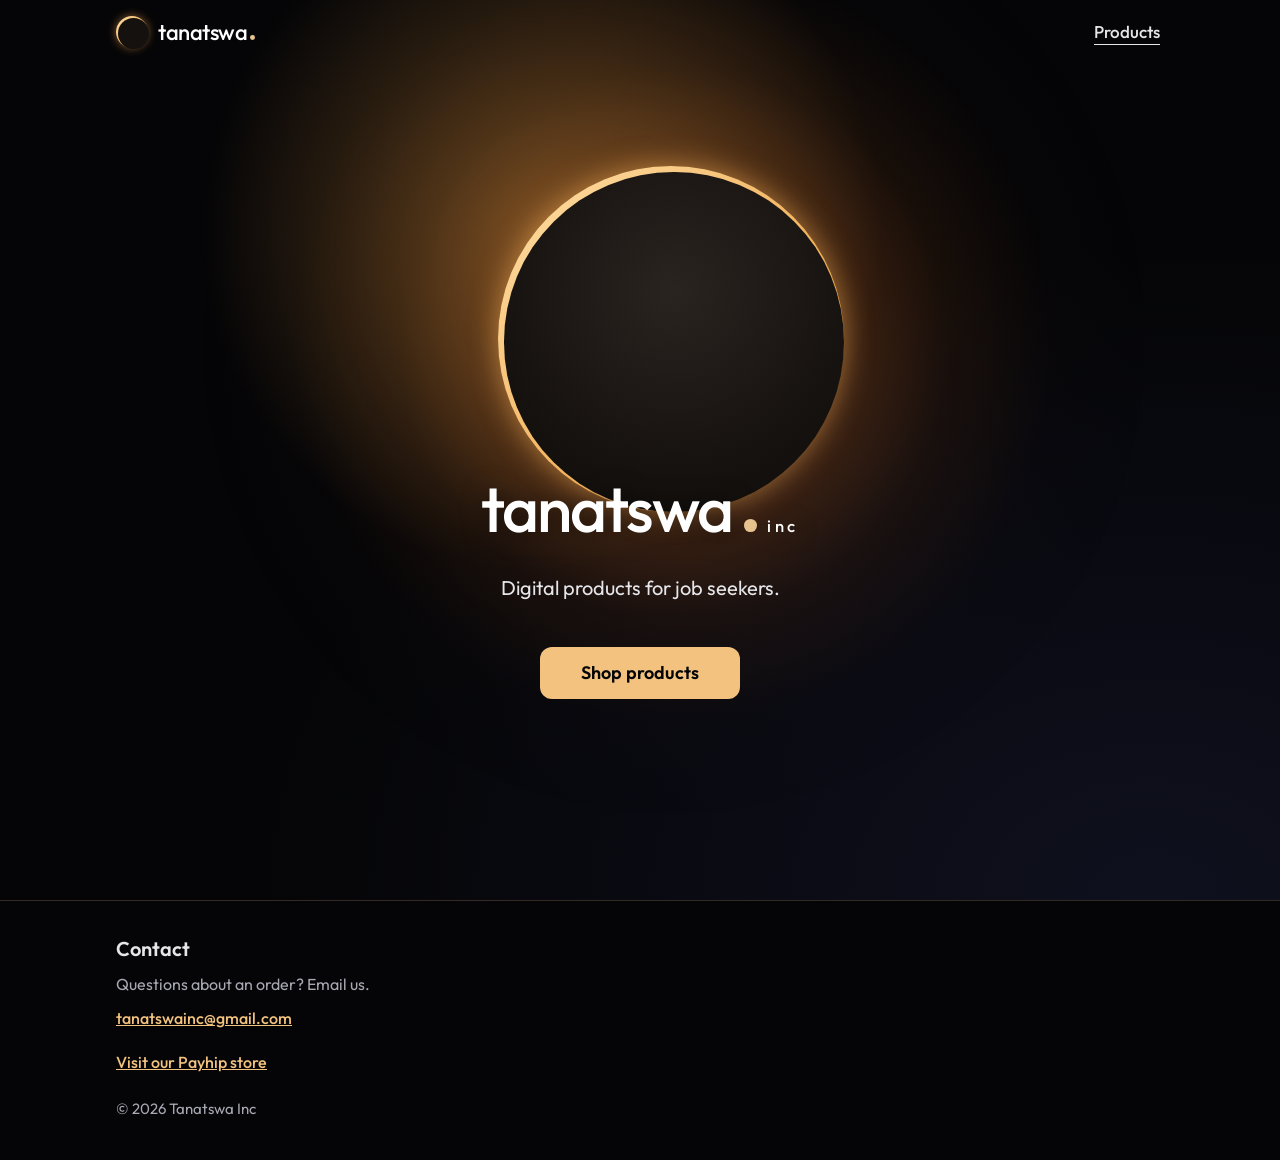
==== index.html @ 0fd9fc84 "Initial commit" ====
<!DOCTYPE html>
<html lang="en">
<head>
  <meta charset="utf-8">
  <meta name="viewport" content="width=device-width, initial-scale=1">
  <title>Tanatswa Inc | Digital products for job seekers</title>
  <meta name="description" content="Tanatswa Inc makes digital products for job seekers, starting with the CV Builder Master Kit.">
  <meta name="theme-color" content="#050507">

  <link rel="icon" href="favicon.ico" sizes="any">
  <link rel="icon" type="image/png" href="favicon.png">
  <link rel="apple-touch-icon" href="apple-touch-icon.png">

  <!-- Share preview (WhatsApp, Facebook, X). TODO after publishing: change the
       og:image and twitter:image values below (and uncomment og:url) to the full address, e.g.
       https://YOUR-USERNAME.github.io/YOUR-REPO/assets/og-image.jpg
       (see README, step 4). Relative paths do not work for link previews. -->
  <meta property="og:type" content="website">
  <meta property="og:site_name" content="Tanatswa Inc">
  <meta property="og:title" content="Tanatswa Inc | Digital products for job seekers">
  <meta property="og:description" content="Tanatswa Inc makes digital products for job seekers, starting with the CV Builder Master Kit.">
  <!-- <meta property="og:url" content="https://YOUR-USERNAME.github.io/YOUR-REPO/"> -->
  <meta property="og:image" content="assets/og-image.jpg">
  <meta property="og:image:width" content="1200">
  <meta property="og:image:height" content="630">
  <meta property="og:image:alt" content="Tanatswa Inc logo: a gold-rimmed eclipse behind the wordmark">
  <meta name="twitter:card" content="summary_large_image">
  <meta name="twitter:title" content="Tanatswa Inc | Digital products for job seekers">
  <meta name="twitter:description" content="Tanatswa Inc makes digital products for job seekers, starting with the CV Builder Master Kit.">
  <meta name="twitter:image" content="assets/og-image.jpg">

  <link rel="preconnect" href="https://fonts.googleapis.com">
  <link rel="preconnect" href="https://fonts.gstatic.com" crossorigin>
  <link href="https://fonts.googleapis.com/css2?family=Outfit:wght@400;500;600&amp;display=swap" rel="stylesheet">
  <link rel="stylesheet" href="css/styles.css">
</head>
<body class="home">
  <a class="skip-link" href="#main">Skip to main content</a>

  <header class="site-header">
    <a class="header-logo" href="index.html" aria-label="Tanatswa Inc, home" aria-current="page">
      <span class="mini-eclipse" aria-hidden="true"></span>
      <span aria-hidden="true">tanatswa<span class="header-logo__dot"></span></span>
    </a>
    <nav class="site-nav" aria-label="Main">
      <a href="products.html">Products</a>
    </nav>
  </header>

  <main id="main" class="hero">
    <!-- Eclipse built from CSS layers (decorative) -->
    <div class="eclipse" aria-hidden="true">
      <div class="glow"></div>
      <div class="rim"></div>
      <div class="disc"></div>
    </div>

    <h1 class="wordmark reveal-text" aria-label="Tanatswa Inc"><span aria-hidden="true">tanatswa</span><span class="dot" aria-hidden="true"></span><span class="inc" aria-hidden="true">inc</span></h1>
    <p class="tagline reveal-text">Digital products for job seekers.</p>
    <a class="btn reveal-button" href="products.html">Shop products</a>
  </main>

  <footer class="site-footer">
    <div class="site-footer__inner">
      <h2>Contact</h2>
      <p>Questions about an order? Email us.</p>
      <a href="mailto:tanatswainc@gmail.com" data-contact-email>tanatswainc@gmail.com</a>
      <p><a href="https://payhip.com/VTANATSWA" target="_blank" rel="noopener" data-store-link>Visit our Payhip store</a></p>
      <p class="copyright">&copy; <span data-year>2026</span> Tanatswa Inc</p>
    </div>
  </footer>

  <script src="js/config.js"></script>
  <script src="js/main.js"></script>
</body>
</html>
---- css/styles.css ----
/* =====================================================================
   Tanatswa Inc - styles for both pages.
   Colours are defined once in :root, change them there.
   ===================================================================== */

:root {
  --bg: #050507;            /* page background */
  --surface: #0c0c11;       /* cards */
  --text: #e6e6ea;          /* body text */
  --muted: #a8a8b3;         /* secondary text (do not go darker: contrast) */
  --gold: #f2c27e;          /* buttons, focus ring, links */
  --gold-soft: #e8c48f;     /* logo dot, hover colour */
  --line: rgba(232, 196, 143, 0.35);
  --header-h: 64px;
  --vh: 1vh;                /* fallback for browsers without svh */
  --font: "Outfit", system-ui, -apple-system, "Segoe UI", Roboto, Arial, sans-serif;
}
@supports (height: 100svh) { :root { --vh: 1svh; } }

*, *::before, *::after { box-sizing: border-box; }

html { -webkit-text-size-adjust: 100%; }

body {
  margin: 0;
  min-height: 100vh;
  display: flex;
  flex-direction: column;
  background: var(--bg);
  color: var(--text);
  font-family: var(--font);
  font-size: 16px;
  line-height: 1.55;
}
main { flex: 1 0 auto; }

img { max-width: 100%; height: auto; }

a { color: var(--gold); }

/* Keyboard focus: always visible, never removed. */
:focus-visible {
  outline: 3px solid var(--gold);
  outline-offset: 3px;
}

/* Skip link: hidden until it receives keyboard focus. */
.skip-link {
  position: absolute;
  left: 12px;
  top: -80px;
  z-index: 10;
  padding: 12px 16px;
  background: var(--bg);
  color: var(--text);
  border-radius: 8px;
}
.skip-link:focus { top: 12px; }

/* ---------- Header ---------- */
.site-header {
  position: relative;
  z-index: 2;
  display: flex;
  align-items: center;
  justify-content: space-between;
  max-width: 1080px;
  width: 100%;
  min-height: var(--header-h);
  margin: 0 auto;
  padding: 0 16px;
}
.header-logo {
  display: inline-flex;
  align-items: center;
  gap: 10px;
  min-height: 44px;
  color: #fff;
  text-decoration: none;
  font-weight: 500;
  font-size: 22px;
  letter-spacing: -0.02em;
}
.header-logo__dot { /* small gold dot after the wordmark, like the logo */
  display: inline-block;
  width: 0.22em; height: 0.22em;
  margin-left: 0.12em;
  border-radius: 50%;
  background: var(--gold-soft);
}
/* Tiny eclipse mark (32px) */
.mini-eclipse {
  position: relative;
  flex: none;
  width: 32px; height: 32px;
  border-radius: 50%;
  background: linear-gradient(135deg, #ffe0a8, #f2b35e 55%, #b8742f);
  box-shadow: 0 0 10px rgba(255, 176, 90, 0.5);
}
.mini-eclipse::after {
  content: "";
  position: absolute;
  inset: 2px -1px -1px 2px;
  border-radius: 50%;
  background: #15110f;
}
.site-nav a {
  display: inline-flex;
  align-items: center;
  min-height: 44px;
  padding: 0 4px;
  color: var(--text);
  font-size: 17px;
  font-weight: 500;
  text-underline-offset: 6px;
}
.site-nav a:hover { color: var(--gold); }

/* ---------- Buttons ---------- */
.btn {
  display: inline-flex;
  align-items: center;
  justify-content: center;
  min-height: 52px;
  min-width: 200px;
  padding: 0 28px;
  border-radius: 12px;
  background: var(--gold);
  color: #050507;
  font-family: inherit;
  font-size: 18px;
  font-weight: 600;
  text-decoration: none;
  transition: background-color 0.15s ease, transform 0.15s ease;
}
.btn:hover { background: var(--gold-soft); transform: translateY(-2px); }

/* ---------- Home hero ---------- */
.hero {
  --d: clamp(200px, 26.5vw, 340px);   /* eclipse diameter */
  position: relative;
  overflow: hidden;                   /* fallback: clips the big glow so there is no sideways scroll */
  overflow-x: clip;                   /* modern browsers: clip sideways only, so the glow can reach behind the header */
  overflow-y: visible;
  min-height: calc(var(--vh) * 100 - var(--header-h));
  display: flex;
  flex-direction: column;
  align-items: center;
  text-align: center;
  /* eclipse centre sits at about 38% of the screen height */
  padding: max(8px, calc(var(--vh) * 38 - var(--header-h) - var(--d) / 2)) 20px 48px;
  background: radial-gradient(ellipse at 90% 100%, rgba(26, 30, 58, 0.45), transparent 55%), var(--bg);
}
/* Home: the header sits on top of the 100svh screen (header + hero = one screen) */

.eclipse {
  position: relative;
  left: calc(var(--d) * 0.1);          /* disc sits slightly right of centre */
  flex: none;
  width: var(--d);
  height: var(--d);
}
.eclipse > * { position: absolute; border-radius: 50%; }
.glow {
  inset: calc(var(--d) * -0.9);
  border-radius: 0;
  /* two soft layers that both fade to nothing before the edge of the box:
     an even halo, plus a brighter patch in the upper-left */
  background:
    radial-gradient(circle closest-side at 36% 38%, rgba(255, 170, 70, 0.34), transparent),
    radial-gradient(circle closest-side at 50% 50%,
      rgba(230, 130, 50, 0.50) 0%,
      rgba(200, 105, 40, 0.34) 30%,
      rgba(120, 62, 22, 0.16) 58%,
      rgba(40, 20, 10, 0.05) 80%,
      transparent 100%);
}
.rim {                                  /* thin bright gold edge, upper-left */
  inset: 0;
  left: calc(var(--d) * -0.02);
  top: calc(var(--d) * -0.02);
  background: linear-gradient(135deg, #ffe0a8, #f2b35e 55%, #b8742f);
  box-shadow: 0 0 calc(var(--d) * 0.08) rgba(255, 180, 90, 0.55);
}
.disc {
  inset: 0;
  background: radial-gradient(circle at 50% 35%, #2a2420 0%, #171310 60%, #0c0a09 100%);
}

.wordmark {
  position: relative;
  z-index: 1;
  margin: calc(var(--d) * -0.12) 0 0;  /* overlaps the bottom of the disc slightly */
  font-size: clamp(40px, 5vw, 64px);
  font-weight: 500;
  line-height: 1.2;
  letter-spacing: -0.03em;
  color: #fff;
  text-shadow: 0 2px 24px rgba(0, 0, 0, 0.55);
  white-space: nowrap;
}
.wordmark .dot {
  display: inline-block;
  width: 0.2em; height: 0.2em;
  margin: 0 0.16em 0 0.18em;
  border-radius: 50%;
  background: var(--gold-soft);
}
.wordmark .inc {
  font-size: 0.26em;
  letter-spacing: 0.22em;
  font-weight: 500;
}
.tagline {
  position: relative;
  z-index: 1;
  margin: 20px 0 0;
  font-size: 16px;
  color: var(--text);
}
.hero .btn { margin-top: 40px; }

@media (min-width: 700px) {
  .tagline { font-size: 20px; margin-top: 24px; }
  .hero .btn { margin-top: 44px; }
}

/* Reveal, CSS only. Content is in the HTML from the start.
   0-1.2s glow, 0.9-1.8s wordmark + tagline, 1.7-2.5s button. */
@keyframes glow-in { from { opacity: 0; transform: scale(0.8); } to { opacity: 1; transform: scale(1); } }
@keyframes rise-in { from { opacity: 0; transform: translateY(12px); } to { opacity: 1; transform: none; } }
@keyframes fade-in { from { opacity: 0; } to { opacity: 1; } }
@keyframes breathe { from { transform: scale(1); } to { transform: scale(1.04); } }

.glow { animation: glow-in 1.2s ease-out both, breathe 7s ease-in-out 1.2s infinite alternate; }
.reveal-text { animation: rise-in 0.9s ease-out 0.9s both; }
.reveal-button { animation: fade-in 0.8s ease-out 1.7s both; }

/* ---------- Footer ---------- */
.site-footer {
  margin-top: 56px;
  border-top: 1px solid rgba(232, 196, 143, 0.2);
  padding: 32px 0 40px;
}
.site-footer__inner { max-width: 1080px; margin: 0 auto; padding: 0 16px; }
.site-footer h2 { margin: 0 0 8px; font-size: 20px; font-weight: 600; }
.site-footer p { margin: 0; color: var(--muted); }
.site-footer a {
  display: inline-flex;
  align-items: center;
  min-height: 44px;
  font-weight: 500;
}
.site-footer .copyright { margin-top: 12px; font-size: 15px; }
.home .site-footer { margin-top: 0; position: relative; z-index: 1; background: var(--bg); }

/* ---------- Products page ---------- */
.page { max-width: 1080px; margin: 0 auto; padding: 8px 16px 0; }
.page h1 { margin: 8px 0 20px; font-size: 32px; font-weight: 600; line-height: 1.2; }

.card {
  background: var(--surface);
  border: 1px solid rgba(232, 196, 143, 0.2);
  border-radius: 16px;
  padding: 16px;
}
.frame {
  padding: 8px;
  border: 1px solid var(--line);
  border-radius: 12px;
  background: #0a0a0e;
}
.frame img, .thumb img { display: block; width: 100%; height: auto; border-radius: 6px; }

.product { display: grid; gap: 20px; grid-template-columns: minmax(0, 1fr); }
.product__name { margin: 0; font-size: 28px; font-weight: 600; line-height: 1.2; }
.product__price { margin: 6px 0 0; font-size: 22px; font-weight: 600; color: #fff; }
.product__desc { margin: 12px 0 20px; }
.btn--buy { width: 100%; }
.buy-note { margin: 10px 0 0; font-size: 14px; color: var(--muted); }
.product__subhead { margin: 28px 0 10px; font-size: 18px; font-weight: 600; }
.included { margin: 0; padding: 0; list-style: none; }
.included li { position: relative; padding: 4px 0 4px 24px; }
.included li::before { /* hollow gold ring bullet (the Buy button stays the only solid gold item) */
  content: "";
  position: absolute;
  left: 2px; top: 0.85em;
  width: 8px; height: 8px;
  border: 2px solid var(--gold-soft);
  border-radius: 50%;
}
.product__compat { margin: 14px 0 0; color: var(--muted); }

.product__thumbs { display: grid; grid-template-columns: repeat(4, minmax(0, 1fr)); gap: 8px; }
.thumb {
  padding: 4px;
  border: 1px solid var(--line);
  border-radius: 12px;
  background: #0a0a0e;
  cursor: pointer;
}
.thumb[aria-pressed="true"] { border-color: var(--gold-soft); border-width: 2px; padding: 3px; }
.thumb:hover { border-color: var(--gold-soft); }

.coming-soon {
  margin-top: 24px;
  padding: 24px 20px;
  border: 2px dashed rgba(232, 196, 143, 0.4);
  border-radius: 16px;
  color: var(--muted);
  text-align: center;
}
.coming-soon__title { margin: 0 0 6px; font-size: 20px; font-weight: 500; color: #c9c9d1; }
.coming-soon p { margin: 0; }

@media (min-width: 900px) {
  .page h1 { font-size: 40px; margin-bottom: 24px; }
  .card { padding: 28px; }
  .product {
    grid-template-columns: minmax(0, 1.1fr) minmax(0, 1fr);
    grid-template-areas: "image details" "thumbs details";
    column-gap: 36px;
    align-items: start;
  }
  .product__image { grid-area: image; }
  .product__thumbs { grid-area: thumbs; }
  .product__details { grid-area: details; }
  .btn--buy { max-width: 320px; }
}

/* ---------- Reduced motion: final state at once, no movement ---------- */
@media (prefers-reduced-motion: reduce) {
  *, *::before, *::after {
    animation: none !important;
    transition: none !important;
  }
  .btn:hover { transform: none; }
}
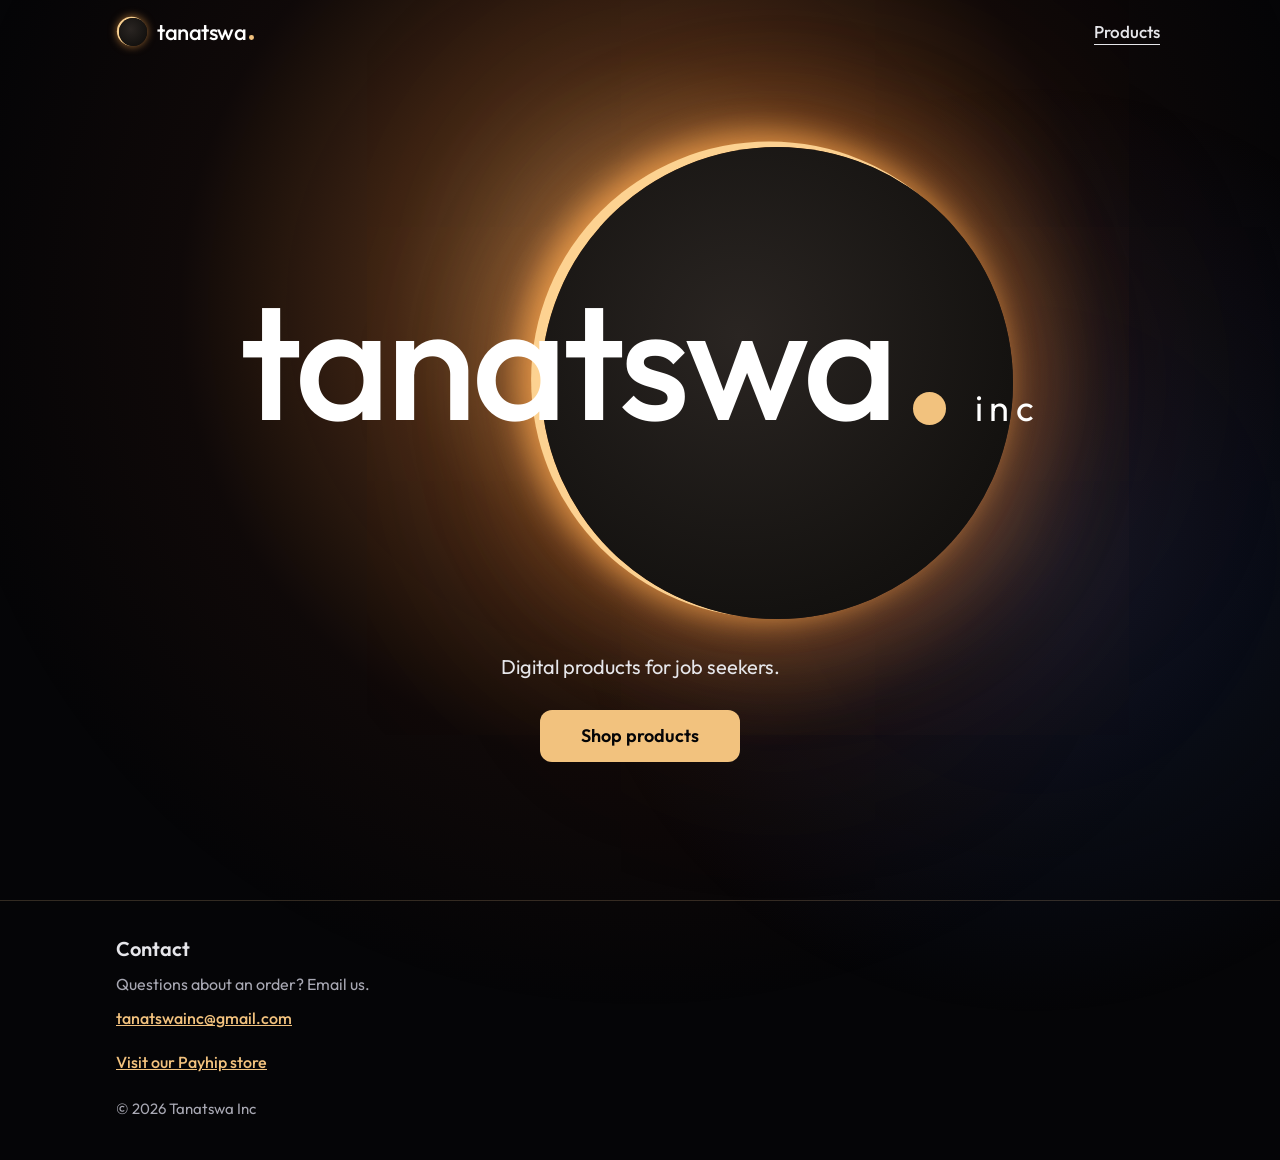
==== commit 16fc792e: "Match hero to logo, fix phone product page, add image zoom - Rebuild the home hero from the logo's o" ====
--- a/index.html
+++ b/index.html
@@ -48,14 +48,15 @@
   </header>
 
   <main id="main" class="hero">
-    <!-- Eclipse built from CSS layers (decorative) -->
-    <div class="eclipse" aria-hidden="true">
-      <div class="glow"></div>
-      <div class="rim"></div>
-      <div class="disc"></div>
+    <!-- The Tanatswa Inc logo, drawn in CSS (see css/styles.css, "Home hero") -->
+    <div class="logo">
+      <div class="eclipse" aria-hidden="true">
+        <div class="sky"></div>
+        <div class="glow"></div>
+        <div class="disc"></div>
+      </div>
+      <h1 class="wordmark reveal-text" aria-label="Tanatswa Inc"><span class="wordmark__name" aria-hidden="true">tanatswa</span><span class="dot" aria-hidden="true"></span><span class="inc" aria-hidden="true">inc</span></h1>
     </div>
-
-    <h1 class="wordmark reveal-text" aria-label="Tanatswa Inc"><span aria-hidden="true">tanatswa</span><span class="dot" aria-hidden="true"></span><span class="inc" aria-hidden="true">inc</span></h1>
     <p class="tagline reveal-text">Digital products for job seekers.</p>
     <a class="btn reveal-button" href="products.html">Shop products</a>
   </main>
--- a/css/styles.css
+++ b/css/styles.css
@@ -86,23 +86,18 @@
   width: 0.22em; height: 0.22em;
   margin-left: 0.12em;
   border-radius: 50%;
-  background: var(--gold-soft);
-}
-/* Tiny eclipse mark (32px) */
+  background: var(--gold);
+}
+/* Tiny eclipse mark: the same disc, rim and halo as the logo */
 .mini-eclipse {
-  position: relative;
   flex: none;
-  width: 32px; height: 32px;
+  width: 28px; height: 28px;
+  margin-left: 3px;
   border-radius: 50%;
-  background: linear-gradient(135deg, #ffe0a8, #f2b35e 55%, #b8742f);
-  box-shadow: 0 0 10px rgba(255, 176, 90, 0.5);
-}
-.mini-eclipse::after {
-  content: "";
-  position: absolute;
-  inset: 2px -1px -1px 2px;
-  border-radius: 50%;
-  background: #15110f;
+  background: radial-gradient(circle at 42% 40%, #2a2522 0%, #141210 70%, #0c0b0a 100%);
+  box-shadow:
+    -1.5px -0.7px 0 0.6px rgba(255, 214, 150, 0.95),
+    -1px -0.5px 8px 1px rgba(255, 170, 80, 0.6);
 }
 .site-nav a {
   display: inline-flex;
@@ -135,9 +130,13 @@
 }
 .btn:hover { background: var(--gold-soft); transform: translateY(-2px); }
 
-/* ---------- Home hero ---------- */
+/* ---------- Home hero ----------
+   Rebuilt from the Tanatswa Inc logo artboard (1200 x 900). --u is one artboard
+   pixel, so every size, offset, shadow and gradient stop keeps the logo's
+   proportions on any screen. The logo box is 723 x 430 artboard pixels:
+   as wide as the wordmark, as tall as the disc. */
 .hero {
-  --d: clamp(200px, 26.5vw, 340px);   /* eclipse diameter */
+  --u: min((100vw - 40px) / 723, var(--vh) * 100 / 820, 1.2px);
   position: relative;
   overflow: hidden;                   /* fallback: clips the big glow so there is no sideways scroll */
   overflow-x: clip;                   /* modern browsers: clip sideways only, so the glow can reach behind the header */
@@ -146,93 +145,114 @@
   display: flex;
   flex-direction: column;
   align-items: center;
+  justify-content: center;
   text-align: center;
-  /* eclipse centre sits at about 38% of the screen height */
-  padding: max(8px, calc(var(--vh) * 38 - var(--header-h) - var(--d) / 2)) 20px 48px;
-  background: radial-gradient(ellipse at 90% 100%, rgba(26, 30, 58, 0.45), transparent 55%), var(--bg);
+  padding: 8px 20px calc(var(--vh) * 7);
 }
 /* Home: the header sits on top of the 100svh screen (header + hero = one screen) */
 
-.eclipse {
+.logo {
   position: relative;
-  left: calc(var(--d) * 0.1);          /* disc sits slightly right of centre */
   flex: none;
-  width: var(--d);
-  height: var(--d);
-}
-.eclipse > * { position: absolute; border-radius: 50%; }
-.glow {
-  inset: calc(var(--d) * -0.9);
-  border-radius: 0;
-  /* two soft layers that both fade to nothing before the edge of the box:
-     an even halo, plus a brighter patch in the upper-left */
-  background:
-    radial-gradient(circle closest-side at 36% 38%, rgba(255, 170, 70, 0.34), transparent),
-    radial-gradient(circle closest-side at 50% 50%,
-      rgba(230, 130, 50, 0.50) 0%,
-      rgba(200, 105, 40, 0.34) 30%,
-      rgba(120, 62, 22, 0.16) 58%,
-      rgba(40, 20, 10, 0.05) 80%,
-      transparent 100%);
-}
-.rim {                                  /* thin bright gold edge, upper-left */
-  inset: 0;
-  left: calc(var(--d) * -0.02);
-  top: calc(var(--d) * -0.02);
-  background: linear-gradient(135deg, #ffe0a8, #f2b35e 55%, #b8742f);
-  box-shadow: 0 0 calc(var(--d) * 0.08) rgba(255, 180, 90, 0.55);
-}
-.disc {
-  inset: 0;
-  background: radial-gradient(circle at 50% 35%, #2a2420 0%, #171310 60%, #0c0a09 100%);
-}
-
-.wordmark {
-  position: relative;
+  width: calc(723 * var(--u));
+  height: calc(430 * var(--u));
+}
+.eclipse { position: absolute; inset: 0; pointer-events: none; }
+.eclipse > * { position: absolute; }
+.sky {                                  /* blue light, lower right (fitted to the exported logo image) */
+  left: calc(297.5 * var(--u));
+  top: calc(-55 * var(--u));
+  width: calc(844 * var(--u));
+  height: calc(844 * var(--u));
+  background: radial-gradient(circle closest-side,
+    rgba(36, 64, 120, 0.29) 0%,
+    rgba(24, 40, 80, 0.28) 34.8%,
+    rgba(0, 0, 0, 0) 100%);
+}
+.glow {                                 /* warm light, upper left of the disc */
+  left: calc(-278.5 * var(--u));
+  top: calc(-496 * var(--u));
+  width: calc(1280 * var(--u));
+  height: calc(1280 * var(--u));
+  background: radial-gradient(circle closest-side,
+    rgba(255, 186, 110, 0.55) 0%,
+    rgba(214, 120, 52, 0.28) 35.94%,
+    rgba(90, 40, 20, 0.12) 65.63%,
+    rgba(0, 0, 0, 0) 100%);
+}
+.disc {                                 /* dark disc, gold rim on the left, soft halo */
+  left: calc(271.5 * var(--u));
+  top: 0;
+  width: calc(430 * var(--u));
+  height: calc(430 * var(--u));
+  border-radius: 50%;
+  background: radial-gradient(circle at 42% 40%, #2a2522 0%, #141210 70%, #0c0b0a 100%);
+  box-shadow:
+    calc(-7 * var(--u)) calc(-3 * var(--u)) 0 calc(2 * var(--u)) rgba(255, 214, 150, 0.95),
+    calc(-14 * var(--u)) calc(-6 * var(--u)) calc(28 * var(--u)) calc(6 * var(--u)) rgba(255, 170, 80, 0.75),
+    0 0 calc(90 * var(--u)) calc(24 * var(--u)) rgba(240, 140, 60, 0.35),
+    0 0 calc(220 * var(--u)) calc(60 * var(--u)) rgba(200, 100, 40, 0.18);
+}
+
+.wordmark {                             /* runs across the disc */
+  position: absolute;
+  left: 0;
+  right: 0;
+  top: calc(134 * var(--u));
   z-index: 1;
-  margin: calc(var(--d) * -0.12) 0 0;  /* overlaps the bottom of the disc slightly */
-  font-size: clamp(40px, 5vw, 64px);
+  display: flex;
+  align-items: flex-end;
+  justify-content: center;
+  gap: calc(18 * var(--u));
+  margin: 0;
   font-weight: 500;
-  line-height: 1.2;
-  letter-spacing: -0.03em;
   color: #fff;
-  text-shadow: 0 2px 24px rgba(0, 0, 0, 0.55);
   white-space: nowrap;
 }
+.wordmark__name { font-size: calc(150 * var(--u)); letter-spacing: calc(-4 * var(--u)); line-height: 0.8; }
 .wordmark .dot {
-  display: inline-block;
-  width: 0.2em; height: 0.2em;
-  margin: 0 0.16em 0 0.18em;
+  flex: none;
+  width: calc(30 * var(--u));
+  height: calc(30 * var(--u));
+  margin-bottom: calc(1 * var(--u));
   border-radius: 50%;
-  background: var(--gold-soft);
+  background: var(--gold);
 }
 .wordmark .inc {
-  font-size: 0.26em;
-  letter-spacing: 0.22em;
-  font-weight: 500;
+  margin-left: calc(8 * var(--u));
+  font-size: calc(33 * var(--u));
+  font-weight: 400;
+  letter-spacing: calc(6 * var(--u));
+  line-height: 1;
 }
 .tagline {
   position: relative;
   z-index: 1;
-  margin: 20px 0 0;
-  font-size: 16px;
+  margin: 32px 0 0;
+  font-size: 17px;
   color: var(--text);
 }
-.hero .btn { margin-top: 40px; }
+.hero .btn { position: relative; z-index: 1; margin-top: 28px; }
 
 @media (min-width: 700px) {
-  .tagline { font-size: 20px; margin-top: 24px; }
-  .hero .btn { margin-top: 44px; }
+  .tagline { font-size: 20px; }
+}
+@media (max-height: 480px) {            /* phone held sideways */
+  .hero { --u: min((100vw - 40px) / 723, var(--vh) * 100 / 960, 1.2px); padding-bottom: 12px; }
+  .tagline { margin-top: 14px; font-size: 16px; }
+  .hero .btn { margin-top: 12px; min-height: 48px; }
 }
 
 /* Reveal, CSS only. Content is in the HTML from the start.
-   0-1.2s glow, 0.9-1.8s wordmark + tagline, 1.7-2.5s button. */
+   0-1.2s glow, 0.4-1.2s disc, 0.9-1.8s wordmark + tagline, 1.7-2.5s button. */
 @keyframes glow-in { from { opacity: 0; transform: scale(0.8); } to { opacity: 1; transform: scale(1); } }
 @keyframes rise-in { from { opacity: 0; transform: translateY(12px); } to { opacity: 1; transform: none; } }
 @keyframes fade-in { from { opacity: 0; } to { opacity: 1; } }
 @keyframes breathe { from { transform: scale(1); } to { transform: scale(1.04); } }
 
 .glow { animation: glow-in 1.2s ease-out both, breathe 7s ease-in-out 1.2s infinite alternate; }
+.sky { animation: fade-in 1.2s ease-out both; }
+.disc { animation: fade-in 0.8s ease-out 0.4s both; }
 .reveal-text { animation: rise-in 0.9s ease-out 0.9s both; }
 .reveal-button { animation: fade-in 0.8s ease-out 1.7s both; }
 
@@ -252,30 +272,114 @@
   font-weight: 500;
 }
 .site-footer .copyright { margin-top: 12px; font-size: 15px; }
-.home .site-footer { margin-top: 0; position: relative; z-index: 1; background: var(--bg); }
+.home .site-footer { margin-top: 0; position: relative; z-index: 1; }
 
 /* ---------- Products page ---------- */
 .page { max-width: 1080px; margin: 0 auto; padding: 8px 16px 0; }
-.page h1 { margin: 8px 0 20px; font-size: 32px; font-weight: 600; line-height: 1.2; }
+.page h1 { margin: 0 0 12px; font-size: 28px; font-weight: 600; line-height: 1.2; }
 
 .card {
   background: var(--surface);
   border: 1px solid rgba(232, 196, 143, 0.2);
   border-radius: 16px;
-  padding: 16px;
+  padding: 12px;
 }
 .frame {
-  padding: 8px;
+  padding: 4px;
   border: 1px solid var(--line);
   border-radius: 12px;
   background: #0a0a0e;
 }
 .frame img, .thumb img { display: block; width: 100%; height: auto; border-radius: 6px; }
 
-.product { display: grid; gap: 20px; grid-template-columns: minmax(0, 1fr); }
-.product__name { margin: 0; font-size: 28px; font-weight: 600; line-height: 1.2; }
-.product__price { margin: 6px 0 0; font-size: 22px; font-weight: 600; color: #fff; }
-.product__desc { margin: 12px 0 20px; }
+/* Main image: opens the zoom viewer */
+.zoom-open {
+  position: relative;
+  display: block;
+  width: 100%;
+  padding: 0;
+  border: 0;
+  border-radius: 6px;
+  background: none;
+  font: inherit;
+  cursor: zoom-in;
+  touch-action: manipulation;
+}
+.zoom-open__badge {
+  position: absolute;
+  right: 8px; bottom: 8px;
+  display: inline-flex;
+  align-items: center;
+  gap: 7px;
+  padding: 6px 11px;
+  border-radius: 999px;
+  background: rgba(5, 5, 7, 0.82);
+  color: #fff;
+  font-size: 14px;
+  font-weight: 500;
+  line-height: 1.2;
+}
+.zoom-open__badge::before { /* magnifier */
+  content: "";
+  width: 16px; height: 16px;
+  background: url("data:image/svg+xml,%3Csvg xmlns='http://www.w3.org/2000/svg' viewBox='0 0 16 16' fill='none' stroke='%23fff' stroke-width='1.7' stroke-linecap='round'%3E%3Ccircle cx='6.8' cy='6.8' r='5'/%3E%3Cpath d='M10.6 10.6 14.5 14.5M6.8 4.7v4.2M4.7 6.8h4.2'/%3E%3C/svg%3E") center / contain no-repeat;
+}
+
+/* Zoom viewer */
+.zoom-lock { overflow: hidden; }
+.zoom {
+  width: 100vw;
+  height: 100vh;
+  height: 100dvh;
+  max-width: none;
+  max-height: none;
+  margin: 0;
+  padding: 0;
+  border: 0;
+  background: var(--bg);
+  color: var(--text);
+}
+.zoom[open] { display: flex; flex-direction: column; }
+.zoom::backdrop { background: var(--bg); }
+.zoom__bar {
+  flex: none;
+  display: flex;
+  align-items: center;
+  gap: 8px;
+  padding: 8px 12px;
+  padding-top: max(8px, env(safe-area-inset-top));
+  border-bottom: 1px solid rgba(232, 196, 143, 0.2);
+}
+.zoom__hint { flex: 1; min-width: 0; margin: 0; font-size: 14px; color: var(--muted); }
+.zoom__btn {
+  flex: none;
+  width: 48px; height: 48px;
+  border: 1px solid var(--line);
+  border-radius: 12px;
+  background: var(--surface);
+  color: #fff;
+  font: 500 24px/1 var(--font);
+  cursor: pointer;
+  touch-action: manipulation;
+}
+.zoom__btn:hover { border-color: var(--gold-soft); }
+.zoom__btn:disabled { opacity: 0.4; cursor: default; border-color: var(--line); }
+.zoom__view {
+  flex: 1;
+  min-height: 0;
+  display: flex;
+  overflow: auto;
+  overscroll-behavior: contain;
+}
+.zoom__view:focus-visible { outline-offset: -3px; }
+.zoom__img { flex: none; margin: auto; max-width: none; cursor: zoom-in; user-select: none; -webkit-user-select: none; }
+.is-zoomed .zoom__img { cursor: grab; }
+.is-zoomed .zoom__img:active { cursor: grabbing; }
+
+.product { display: grid; gap: 12px; grid-template-columns: minmax(0, 1fr); }
+.product__name { margin: 0; font-size: 26px; font-weight: 600; line-height: 1.2; }
+.product__price { margin: 2px 0 14px; font-size: 22px; font-weight: 600; color: #fff; }
+.product__desc { margin: 20px 0 0; }
 .btn--buy { width: 100%; }
 .buy-note { margin: 10px 0 0; font-size: 14px; color: var(--muted); }
 .product__subhead { margin: 28px 0 10px; font-size: 18px; font-weight: 600; }
@@ -314,11 +418,14 @@
 .coming-soon p { margin: 0; }
 
 @media (min-width: 900px) {
-  .page h1 { font-size: 40px; margin-bottom: 24px; }
+  .page h1 { margin: 8px 0 24px; font-size: 40px; }
   .card { padding: 28px; }
+  .frame { padding: 8px; }
+  .product__name { font-size: 28px; }
   .product {
     grid-template-columns: minmax(0, 1.1fr) minmax(0, 1fr);
     grid-template-areas: "image details" "thumbs details";
+    grid-template-rows: auto 1fr;
     column-gap: 36px;
     align-items: start;
   }
